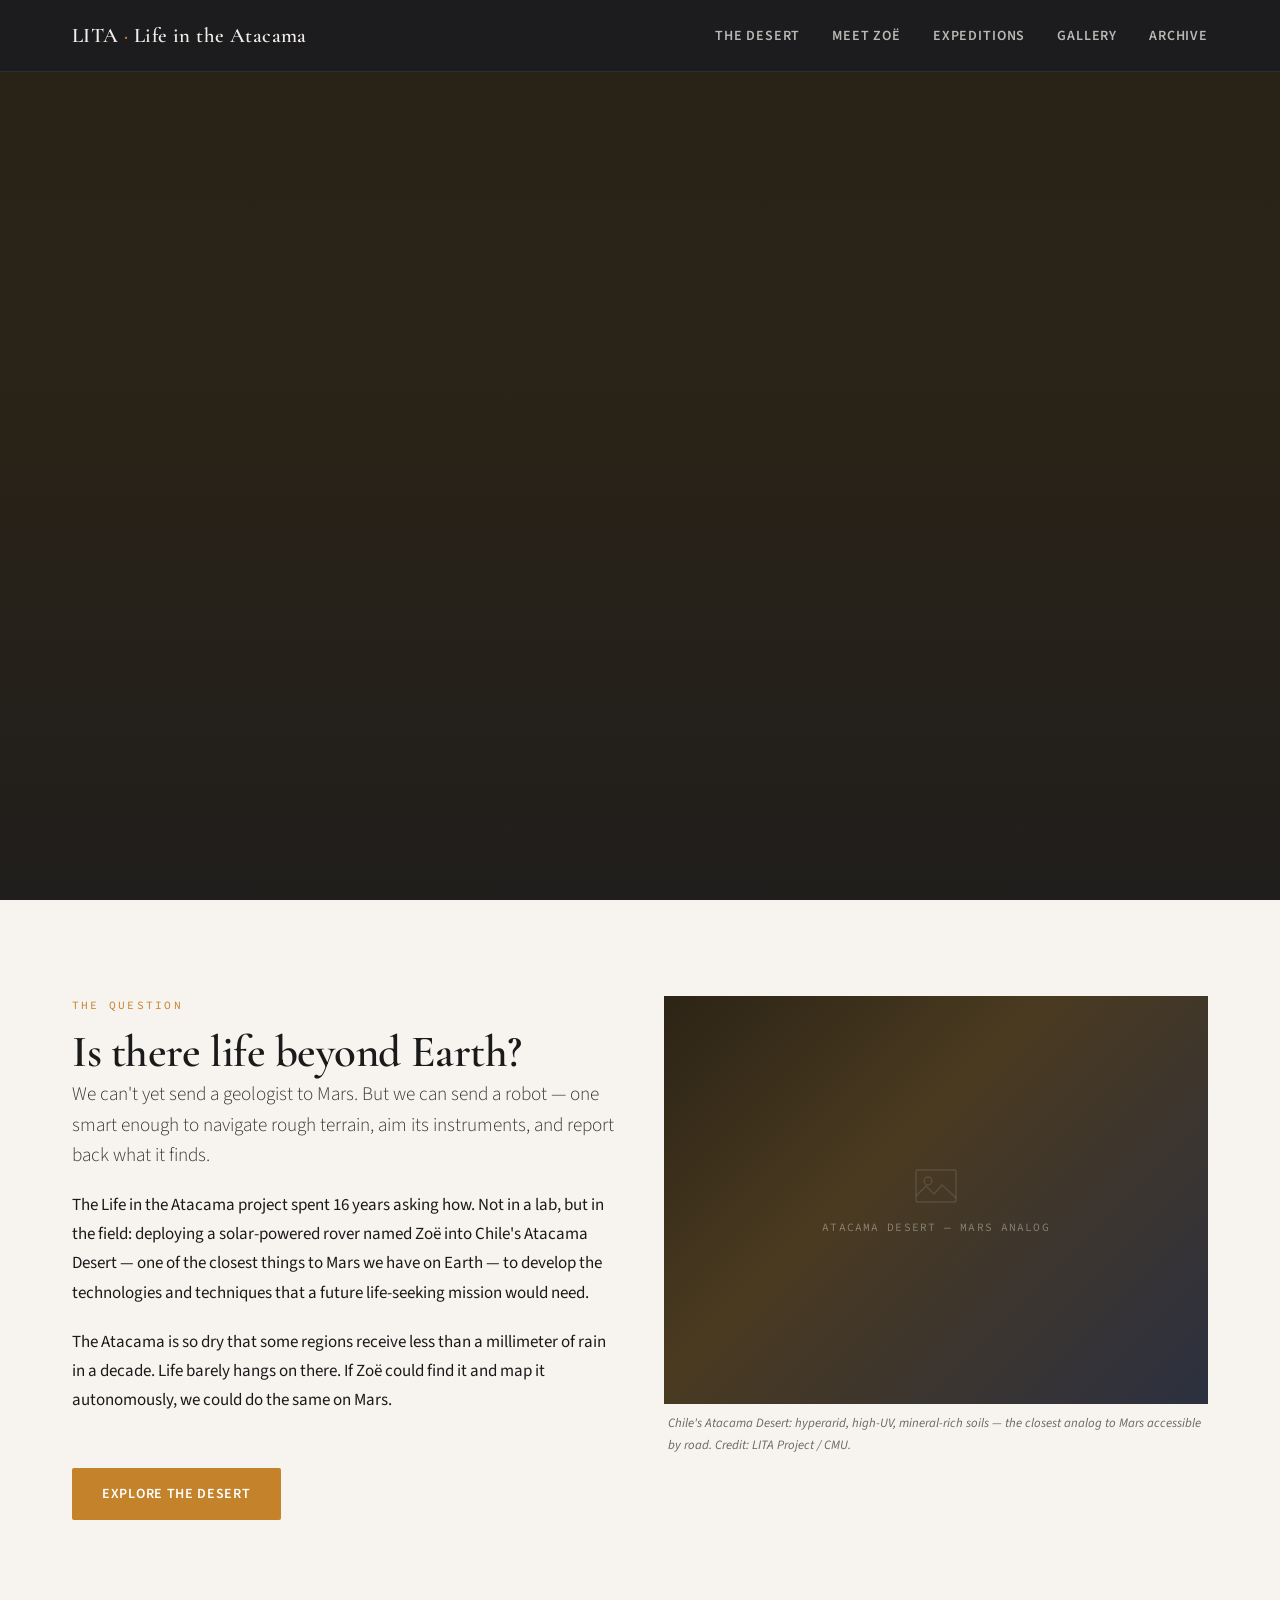
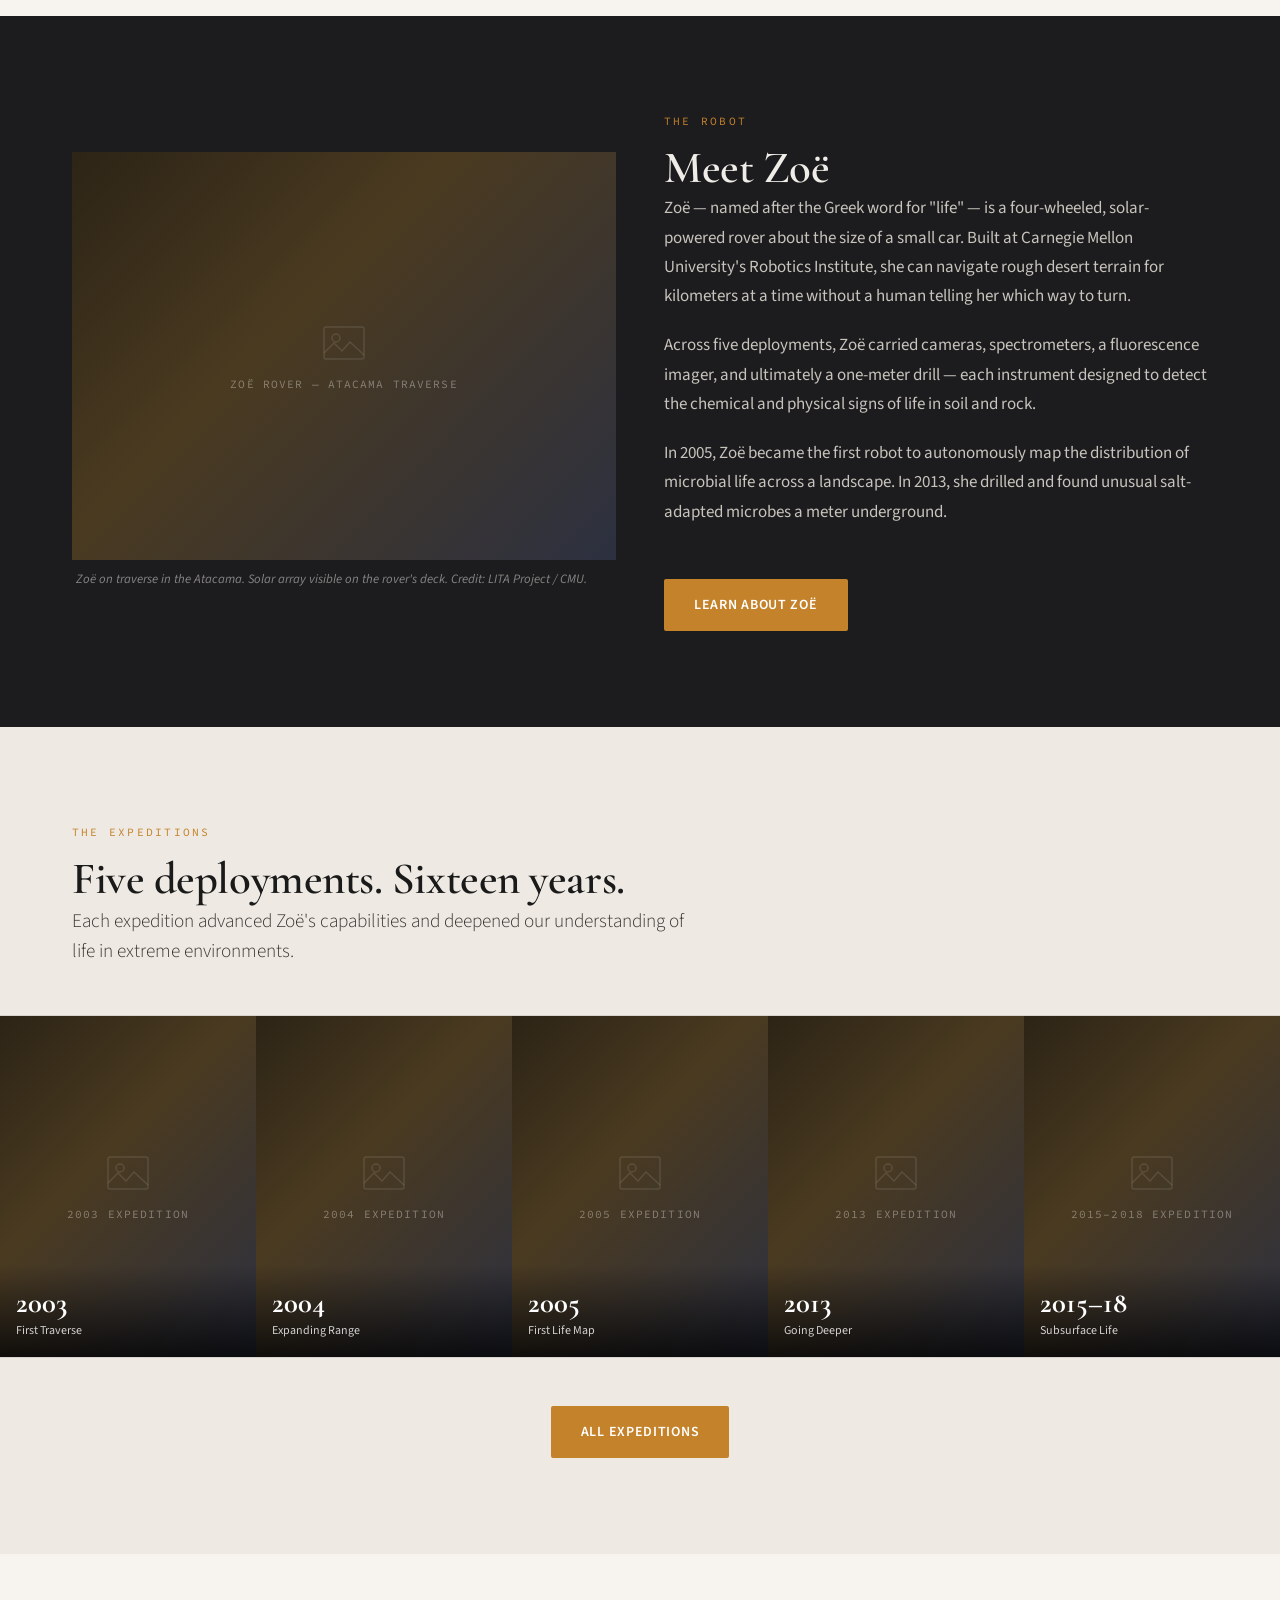
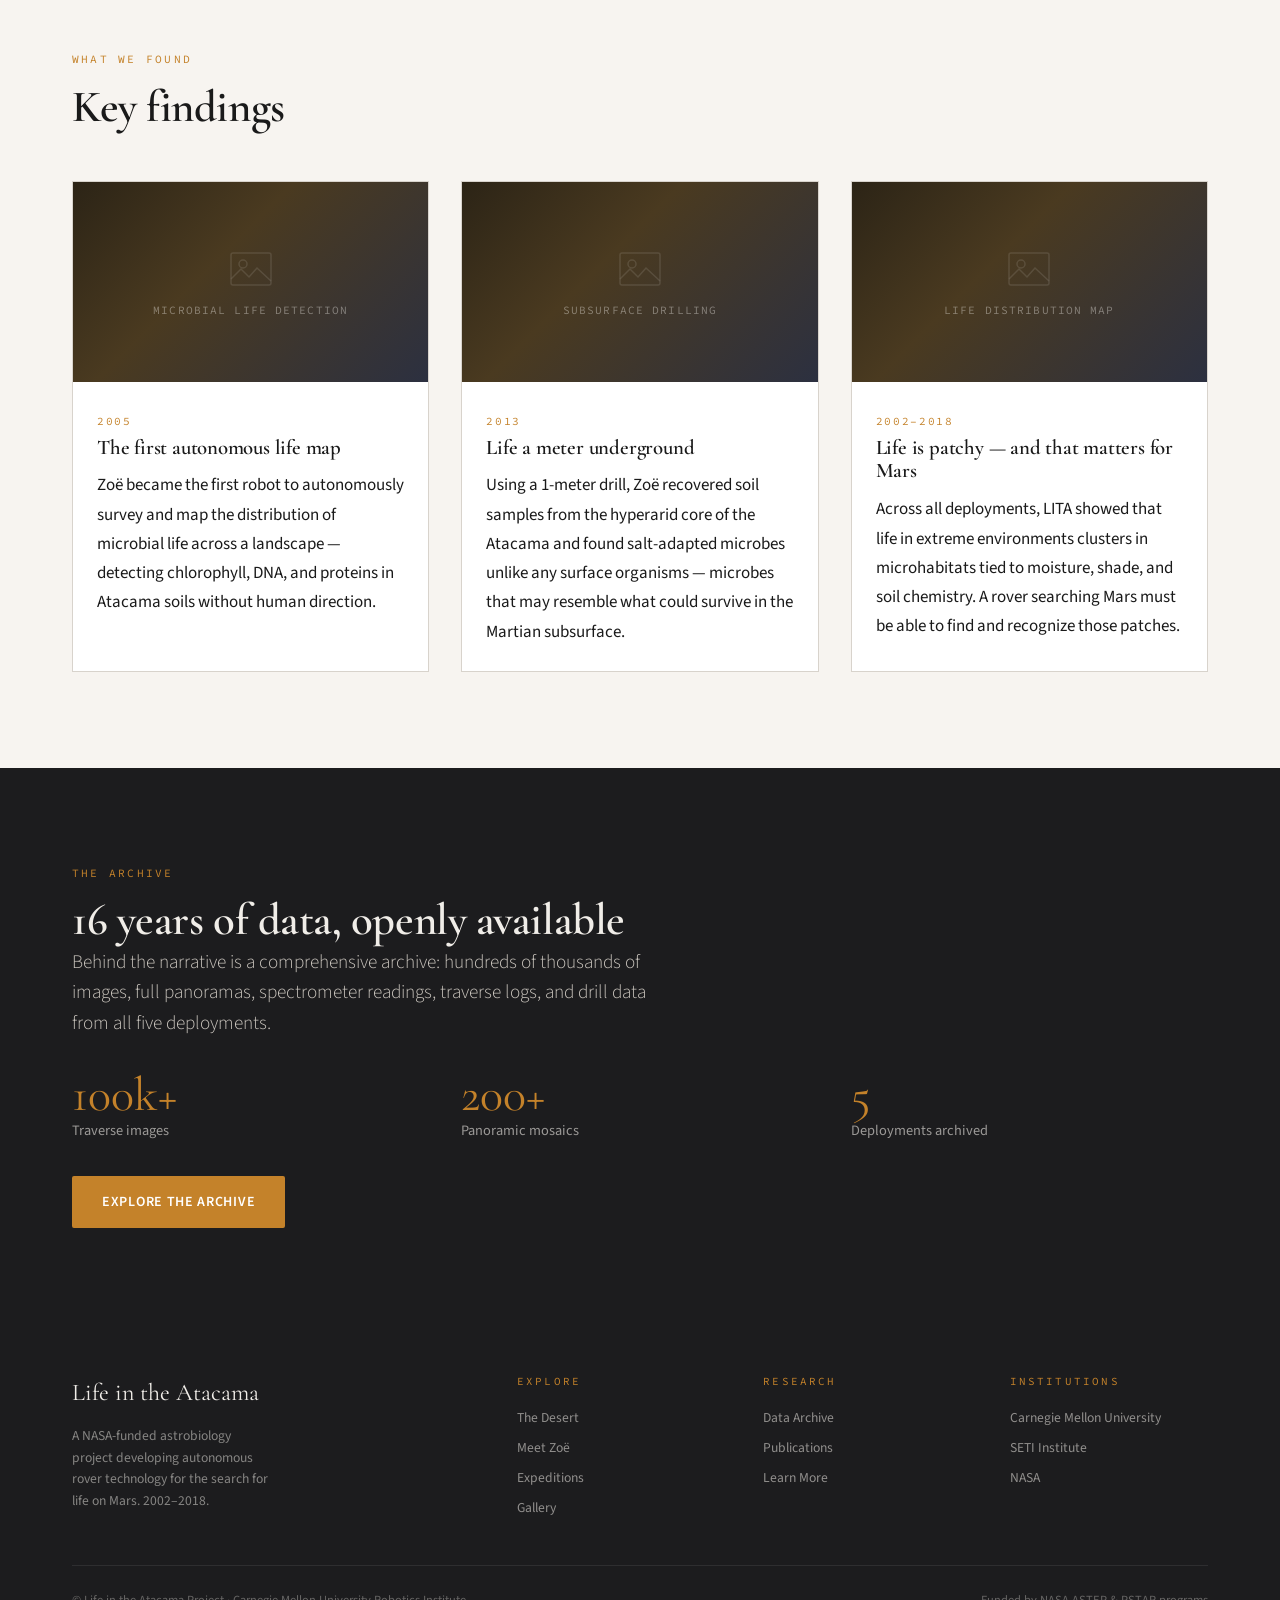
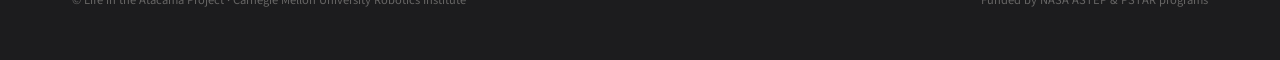
==== index.html @ c959ea62 "Initial commit of website prototype Contains only placeholders and organization, no real content yet" ====
<!DOCTYPE html>
<html lang="en">
<head>
  <meta charset="UTF-8">
  <meta name="viewport" content="width=device-width, initial-scale=1.0">
  <title>Life in the Atacama — NASA Robotic Astrobiology</title>
  <meta name="description" content="Life in the Atacama: A NASA-funded research project using the autonomous rover Zoë to search for microbial life in Chile's Atacama Desert — a prototype for future Mars exploration.">
  <link rel="stylesheet" href="assets/css/style.css">
</head>
<body>

<!-- ── Navigation ── -->
<nav class="site-nav">
  <div class="container">
    <a href="index.html" class="nav-logo">LITA <span>·</span> Life in the Atacama</a>
    <ul class="nav-links">
      <li><a href="pages/atacama/index.html">The Desert</a></li>
      <li><a href="pages/zoe/index.html">Meet Zoë</a></li>
      <li><a href="pages/expeditions/index.html">Expeditions</a></li>
      <li><a href="pages/gallery/index.html">Gallery</a></li>
      <li><a href="pages/archive/index.html">Archive</a></li>
    </ul>
  </div>
</nav>

<!-- ── Hero ── -->
<section class="hero">
  <div class="hero-bg" style="background-image: url('https://frc.ri.cmu.edu/atacama/images/FRCLITAhead-nodate.jpg');">
    <!-- Fallback gradient renders if image is unavailable -->
  </div>
  <div class="container hero-content">
    <span class="hero-eyebrow fade-up-1">NASA · Carnegie Mellon University · SETI Institute · 2002–2018</span>
    <h1 class="fade-up-2">Teaching a robot<br>to search for life</h1>
    <p class="hero-sub fade-up-3">
      In one of the harshest places on Earth, we sent an autonomous rover into the 
      Atacama Desert — the world's driest — to find microscopic life and prove that 
      robots could do the same on Mars.
    </p>
    <div class="fade-up-3">
      <a href="pages/expeditions/index.html" class="btn btn-primary">See the Expeditions</a>
      <a href="pages/zoe/index.html" class="btn btn-outline">Meet Zoë</a>
    </div>
  </div>
</section>

<!-- ── The Question ── -->
<section class="section">
  <div class="container">
    <div class="grid-2">
      <div class="observe">
        <span class="section-label">The Question</span>
        <h2>Is there life beyond Earth?</h2>
        <p class="lead">
          We can't yet send a geologist to Mars. But we can send a robot — one 
          smart enough to navigate rough terrain, aim its instruments, and report 
          back what it finds.
        </p>
        <p>
          The Life in the Atacama project spent 16 years asking how. Not in a 
          lab, but in the field: deploying a solar-powered rover named Zoë into 
          Chile's Atacama Desert — one of the closest things to Mars we have on 
          Earth — to develop the technologies and techniques that a future 
          life-seeking mission would need.
        </p>
        <p>
          The Atacama is so dry that some regions receive less than a millimeter 
          of rain in a decade. Life barely hangs on there. If Zoë could find it 
          and map it autonomously, we could do the same on Mars.
        </p>
        <a href="pages/atacama/index.html" class="btn btn-primary mt-2">Explore the Desert</a>
      </div>
      <div class="observe">
        <figure class="inline-img" style="margin-top:0;">
          <div class="img-placeholder" data-label="Atacama Desert — Mars Analog" style="aspect-ratio:4/3;"></div>
          <figcaption>Chile's Atacama Desert: hyperarid, high-UV, mineral-rich soils — 
          the closest analog to Mars accessible by road. Credit: LITA Project / CMU.</figcaption>
        </figure>
      </div>
    </div>
  </div>
</section>

<!-- ── Meet Zoë ── -->
<section class="section section--dark">
  <div class="container">
    <div class="grid-2" style="align-items:center;">
      <div class="observe">
        <figure class="inline-img" style="margin:0;">
          <div class="img-placeholder" data-label="Zoë Rover — Atacama Traverse" style="aspect-ratio:4/3;"></div>
          <figcaption style="color:rgba(240,237,232,0.5);">Zoë on traverse in the Atacama. Solar array visible on the rover's deck. Credit: LITA Project / CMU.</figcaption>
        </figure>
      </div>
      <div class="observe">
        <span class="section-label">The Robot</span>
        <h2>Meet Zoë</h2>
        <p>
          Zoë — named after the Greek word for "life" — is a four-wheeled, 
          solar-powered rover about the size of a small car. Built at Carnegie 
          Mellon University's Robotics Institute, she can navigate rough desert 
          terrain for kilometers at a time without a human telling her which way 
          to turn.
        </p>
        <p>
          Across five deployments, Zoë carried cameras, spectrometers, a 
          fluorescence imager, and ultimately a one-meter drill — each instrument 
          designed to detect the chemical and physical signs of life in soil and rock.
        </p>
        <p>
          In 2005, Zoë became the first robot to autonomously map the distribution 
          of microbial life across a landscape. In 2013, she drilled and found 
          unusual salt-adapted microbes a meter underground.
        </p>
        <a href="pages/zoe/index.html" class="btn btn-primary mt-2">Learn about Zoë</a>
      </div>
    </div>
  </div>
</section>

<!-- ── Five Expeditions ── -->
<section class="section section--salt">
  <div class="container mb-3 observe">
    <span class="section-label">The Expeditions</span>
    <h2>Five deployments. Sixteen years.</h2>
    <p class="lead">Each expedition advanced Zoë's capabilities and deepened our understanding 
    of life in extreme environments.</p>
  </div>

  <div class="expedition-strip observe">
    <a href="pages/expeditions/2003.html" class="exp-thumb" style="text-decoration:none;">
      <div class="img-placeholder" data-label="2003 Expedition" style="width:100%;height:100%;"></div>
      <div class="exp-thumb-label">
        <span class="exp-year">2003</span>
        <span class="exp-title">First Traverse</span>
      </div>
    </a>
    <a href="pages/expeditions/2004.html" class="exp-thumb" style="text-decoration:none;">
      <div class="img-placeholder" data-label="2004 Expedition" style="width:100%;height:100%;"></div>
      <div class="exp-thumb-label">
        <span class="exp-year">2004</span>
        <span class="exp-title">Expanding Range</span>
      </div>
    </a>
    <a href="pages/expeditions/2005.html" class="exp-thumb" style="text-decoration:none;">
      <div class="img-placeholder" data-label="2005 Expedition" style="width:100%;height:100%;"></div>
      <div class="exp-thumb-label">
        <span class="exp-year">2005</span>
        <span class="exp-title">First Life Map</span>
      </div>
    </a>
    <a href="pages/expeditions/2013.html" class="exp-thumb" style="text-decoration:none;">
      <div class="img-placeholder" data-label="2013 Expedition" style="width:100%;height:100%;"></div>
      <div class="exp-thumb-label">
        <span class="exp-year">2013</span>
        <span class="exp-title">Going Deeper</span>
      </div>
    </a>
    <a href="pages/expeditions/2015-2018.html" class="exp-thumb" style="text-decoration:none;">
      <div class="img-placeholder" data-label="2015–2018 Expedition" style="width:100%;height:100%;"></div>
      <div class="exp-thumb-label">
        <span class="exp-year">2015–18</span>
        <span class="exp-title">Subsurface Life</span>
      </div>
    </a>
  </div>

  <div class="container mt-3 text-center observe">
    <a href="pages/expeditions/index.html" class="btn btn-primary">All Expeditions</a>
  </div>
</section>

<!-- ── Key Findings ── -->
<section class="section">
  <div class="container">
    <div class="observe mb-3">
      <span class="section-label">What We Found</span>
      <h2>Key findings</h2>
    </div>
    <div class="grid-3 observe">

      <div class="card">
        <div class="card-img img-placeholder" data-label="Microbial Life Detection" style="height:200px;"></div>
        <div class="card-body">
          <span class="card-eyebrow">2005</span>
          <h3>The first autonomous life map</h3>
          <p>Zoë became the first robot to autonomously survey and map the distribution 
          of microbial life across a landscape — detecting chlorophyll, DNA, and proteins 
          in Atacama soils without human direction.</p>
        </div>
      </div>

      <div class="card">
        <div class="card-img img-placeholder" data-label="Subsurface Drilling" style="height:200px;"></div>
        <div class="card-body">
          <span class="card-eyebrow">2013</span>
          <h3>Life a meter underground</h3>
          <p>Using a 1-meter drill, Zoë recovered soil samples from the hyperarid core 
          of the Atacama and found salt-adapted microbes unlike any surface organisms — 
          microbes that may resemble what could survive in the Martian subsurface.</p>
        </div>
      </div>

      <div class="card">
        <div class="card-img img-placeholder" data-label="Life Distribution Map" style="height:200px;"></div>
        <div class="card-body">
          <span class="card-eyebrow">2002–2018</span>
          <h3>Life is patchy — and that matters for Mars</h3>
          <p>Across all deployments, LITA showed that life in extreme environments 
          clusters in microhabitats tied to moisture, shade, and soil chemistry. 
          A rover searching Mars must be able to find and recognize those patches.</p>
        </div>
      </div>

    </div>
  </div>
</section>

<!-- ── Archive Teaser ── -->
<section class="section section--dark">
  <div class="container observe">
    <span class="section-label">The Archive</span>
    <h2>16 years of data, openly available</h2>
    <p class="lead" style="margin-bottom:2rem;">
      Behind the narrative is a comprehensive archive: hundreds of thousands of images, 
      full panoramas, spectrometer readings, traverse logs, and drill data from all 
      five deployments.
    </p>
    <div class="grid-3" style="margin-bottom:2rem;">
      <div>
        <div style="font-family:var(--font-display);font-size:3rem;color:var(--accent-ochre);line-height:1;">100k+</div>
        <div style="color:rgba(240,237,232,0.6);font-size:0.9rem;">Traverse images</div>
      </div>
      <div>
        <div style="font-family:var(--font-display);font-size:3rem;color:var(--accent-ochre);line-height:1;">200+</div>
        <div style="color:rgba(240,237,232,0.6);font-size:0.9rem;">Panoramic mosaics</div>
      </div>
      <div>
        <div style="font-family:var(--font-display);font-size:3rem;color:var(--accent-ochre);line-height:1;">5</div>
        <div style="color:rgba(240,237,232,0.6);font-size:0.9rem;">Deployments archived</div>
      </div>
    </div>
    <a href="pages/archive/index.html" class="btn btn-primary">Explore the Archive</a>
  </div>
</section>

<!-- ── Footer ── -->
<footer class="site-footer">
  <div class="container">
    <div class="footer-grid">
      <div>
        <div class="footer-brand">Life in the Atacama</div>
        <p class="footer-desc">
          A NASA-funded astrobiology project developing autonomous rover 
          technology for the search for life on Mars. 2002–2018.
        </p>
      </div>
      <div>
        <div class="footer-heading">Explore</div>
        <ul class="footer-links">
          <li><a href="pages/atacama/index.html">The Desert</a></li>
          <li><a href="pages/zoe/index.html">Meet Zoë</a></li>
          <li><a href="pages/expeditions/index.html">Expeditions</a></li>
          <li><a href="pages/gallery/index.html">Gallery</a></li>
        </ul>
      </div>
      <div>
        <div class="footer-heading">Research</div>
        <ul class="footer-links">
          <li><a href="pages/archive/index.html">Data Archive</a></li>
          <li><a href="#">Publications</a></li>
          <li><a href="#">Learn More</a></li>
        </ul>
      </div>
      <div>
        <div class="footer-heading">Institutions</div>
        <ul class="footer-links">
          <li><a href="https://www.cmu.edu" target="_blank">Carnegie Mellon University</a></li>
          <li><a href="https://www.seti.org" target="_blank">SETI Institute</a></li>
          <li><a href="https://www.nasa.gov" target="_blank">NASA</a></li>
        </ul>
      </div>
    </div>
    <div class="footer-bottom">
      <span>© Life in the Atacama Project · Carnegie Mellon University Robotics Institute</span>
      <span>Funded by NASA ASTEP &amp; PSTAR programs</span>
    </div>
  </div>
</footer>

<script src="assets/js/shared.js"></script>
</body>
</html>
---- assets/css/style.css ----
/* ============================================================
   LIFE IN THE ATACAMA — Main Stylesheet
   Palette: Atacama ochre, deep charcoal, salt white, solar blue
   ============================================================ */

@import url('https://fonts.googleapis.com/css2?family=Cormorant+Garamond:ital,wght@0,400;0,600;0,700;1,400&family=Source+Sans+3:wght@300;400;600&family=Source+Code+Pro:wght@400;600&display=swap');

/* ── Custom Properties ────────────────────────────────────── */
:root {
  --bg-primary:      #F7F4F0;
  --bg-dark:         #1C1C1E;
  --bg-dark-alt:     #252527;
  --text-primary:    #1A1A1A;
  --text-light:      #F0EDE8;
  --text-muted:      #6B6660;
  --accent-ochre:    #C4822A;
  --accent-blue:     #2A5FA5;
  --accent-green:    #3A7D44;
  --accent-salt:     #EEEAE3;
  --border:          #D8D3CC;

  --font-display:    'Cormorant Garamond', Georgia, serif;
  --font-body:       'Source Sans 3', sans-serif;
  --font-mono:       'Source Code Pro', monospace;

  --max-width:       1200px;
  --section-gap:     6rem;
  --nav-height:      72px;
}

/* ── Reset & Base ─────────────────────────────────────────── */
*, *::before, *::after { box-sizing: border-box; margin: 0; padding: 0; }

html { scroll-behavior: smooth; }

body {
  font-family: var(--font-body);
  font-size: 1.0625rem;
  line-height: 1.72;
  color: var(--text-primary);
  background: var(--bg-primary);
  -webkit-font-smoothing: antialiased;
}

img { max-width: 100%; height: auto; display: block; }
a { color: var(--accent-blue); text-decoration: none; }
a:hover { text-decoration: underline; }

/* ── Typography ───────────────────────────────────────────── */
h1, h2, h3, h4 {
  font-family: var(--font-display);
  font-weight: 600;
  line-height: 1.15;
  letter-spacing: -0.01em;
}

h1 { font-size: clamp(2.4rem, 5vw, 4rem); }
h2 { font-size: clamp(1.8rem, 3.5vw, 2.8rem); }
h3 { font-size: clamp(1.3rem, 2.5vw, 1.9rem); }
h4 { font-size: 1.2rem; }

p { margin-bottom: 1.25rem; max-width: 68ch; }
p:last-child { margin-bottom: 0; }

.lead {
  font-size: 1.2rem;
  font-weight: 300;
  line-height: 1.6;
  color: #3A3633;
}

blockquote {
  border-left: 3px solid var(--accent-ochre);
  padding: 0.5rem 0 0.5rem 1.5rem;
  margin: 2rem 0;
  font-family: var(--font-display);
  font-size: 1.25rem;
  font-style: italic;
  color: #3A3633;
}

/* ── Layout Utilities ─────────────────────────────────────── */
.container {
  max-width: var(--max-width);
  margin: 0 auto;
  padding: 0 2rem;
}

.section {
  padding: var(--section-gap) 0;
}

.section--dark {
  background: var(--bg-dark);
  color: var(--text-light);
}

.section--dark p { color: #C8C3BC; }
.section--dark h2, .section--dark h3 { color: var(--text-light); }

.section--salt {
  background: var(--accent-salt);
}

.grid-2 {
  display: grid;
  grid-template-columns: 1fr 1fr;
  gap: 3rem;
  align-items: start;
}

.grid-3 {
  display: grid;
  grid-template-columns: repeat(3, 1fr);
  gap: 2rem;
}

@media (max-width: 768px) {
  .grid-2, .grid-3 { grid-template-columns: 1fr; }
  .container { padding: 0 1.25rem; }
}

/* ── Navigation ───────────────────────────────────────────── */
.site-nav {
  position: fixed;
  top: 0;
  left: 0;
  right: 0;
  z-index: 100;
  height: var(--nav-height);
  background: rgba(28, 28, 30, 0.95);
  backdrop-filter: blur(10px);
  border-bottom: 1px solid rgba(255,255,255,0.08);
  display: flex;
  align-items: center;
}

.site-nav .container {
  display: flex;
  align-items: center;
  justify-content: space-between;
  width: 100%;
}

.nav-logo {
  font-family: var(--font-display);
  font-size: 1.3rem;
  font-weight: 600;
  color: var(--text-light);
  letter-spacing: 0.02em;
}

.nav-logo span {
  color: var(--accent-ochre);
}

.nav-links {
  display: flex;
  gap: 2rem;
  list-style: none;
}

.nav-links a {
  color: rgba(240,237,232,0.75);
  font-size: 0.875rem;
  font-weight: 600;
  letter-spacing: 0.06em;
  text-transform: uppercase;
  transition: color 0.2s;
}

.nav-links a:hover {
  color: var(--accent-ochre);
  text-decoration: none;
}

.nav-links a.active {
  color: var(--accent-ochre);
}

@media (max-width: 768px) {
  .nav-links { display: none; }
}

/* ── Hero ─────────────────────────────────────────────────── */
.hero {
  position: relative;
  height: 100vh;
  min-height: 600px;
  display: flex;
  align-items: flex-end;
  padding-bottom: 5rem;
  overflow: hidden;
}

.hero-bg {
  position: absolute;
  inset: 0;
  background-size: cover;
  background-position: center;
  background-color: #2C2416;
}

.hero-bg::after {
  content: '';
  position: absolute;
  inset: 0;
  background: linear-gradient(
    to bottom,
    rgba(28,28,30,0.2) 0%,
    rgba(28,28,30,0.1) 40%,
    rgba(28,28,30,0.75) 100%
  );
}

.hero-content {
  position: relative;
  z-index: 1;
  color: var(--text-light);
}

.hero-eyebrow {
  font-family: var(--font-mono);
  font-size: 0.75rem;
  letter-spacing: 0.2em;
  text-transform: uppercase;
  color: var(--accent-ochre);
  margin-bottom: 1rem;
  display: block;
}

.hero h1 {
  font-size: clamp(3rem, 7vw, 5.5rem);
  font-weight: 700;
  line-height: 1.05;
  margin-bottom: 1.25rem;
  text-shadow: 0 2px 20px rgba(0,0,0,0.4);
}

.hero-sub {
  font-size: clamp(1rem, 2vw, 1.3rem);
  font-weight: 300;
  color: rgba(240,237,232,0.85);
  max-width: 54ch;
  margin-bottom: 2.5rem;
}

/* ── Buttons ──────────────────────────────────────────────── */
.btn {
  display: inline-block;
  padding: 0.75rem 1.75rem;
  border-radius: 2px;
  font-family: var(--font-body);
  font-weight: 600;
  font-size: 0.875rem;
  letter-spacing: 0.05em;
  text-transform: uppercase;
  cursor: pointer;
  transition: all 0.2s;
  text-decoration: none;
}

.btn-primary {
  background: var(--accent-ochre);
  color: #fff;
  border: 2px solid var(--accent-ochre);
}
.btn-primary:hover {
  background: #B0731F;
  border-color: #B0731F;
  text-decoration: none;
  color: #fff;
}

.btn-outline {
  background: transparent;
  color: var(--text-light);
  border: 2px solid rgba(240,237,232,0.5);
  margin-left: 1rem;
}
.btn-outline:hover {
  border-color: var(--text-light);
  text-decoration: none;
  color: var(--text-light);
}

/* ── Section Labels ───────────────────────────────────────── */
.section-label {
  font-family: var(--font-mono);
  font-size: 0.7rem;
  letter-spacing: 0.2em;
  text-transform: uppercase;
  color: var(--accent-ochre);
  margin-bottom: 0.75rem;
  display: block;
}

/* ── Cards ────────────────────────────────────────────────── */
.card {
  background: #fff;
  border: 1px solid var(--border);
  overflow: hidden;
  transition: transform 0.2s, box-shadow 0.2s;
}

.card:hover {
  transform: translateY(-3px);
  box-shadow: 0 12px 32px rgba(0,0,0,0.1);
}

.card-img {
  width: 100%;
  aspect-ratio: 16/9;
  object-fit: cover;
  background: #2C2416;
}

.card-body {
  padding: 1.5rem;
}

.card-eyebrow {
  font-family: var(--font-mono);
  font-size: 0.7rem;
  letter-spacing: 0.15em;
  text-transform: uppercase;
  color: var(--accent-ochre);
  margin-bottom: 0.5rem;
}

.card h3 {
  font-size: 1.3rem;
  margin-bottom: 0.75rem;
}

/* ── Expedition Timeline Strip ───────────────────────────── */
.expedition-strip {
  display: grid;
  grid-template-columns: repeat(5, 1fr);
  gap: 0;
  border-top: 1px solid var(--border);
  border-bottom: 1px solid var(--border);
}

.exp-thumb {
  position: relative;
  aspect-ratio: 3/4;
  overflow: hidden;
  cursor: pointer;
  background: #2C2416;
}

.exp-thumb img {
  width: 100%;
  height: 100%;
  object-fit: cover;
  transition: transform 0.4s ease;
  filter: brightness(0.65) saturate(0.7);
}

.exp-thumb:hover img {
  transform: scale(1.05);
  filter: brightness(0.85) saturate(1);
}

.exp-thumb-label {
  position: absolute;
  bottom: 0;
  left: 0;
  right: 0;
  padding: 1.5rem 1rem 1rem;
  background: linear-gradient(to top, rgba(0,0,0,0.75), transparent);
  color: #fff;
}

.exp-year {
  font-family: var(--font-display);
  font-size: 1.8rem;
  font-weight: 700;
  display: block;
  line-height: 1;
}

.exp-title {
  font-size: 0.75rem;
  opacity: 0.8;
  display: block;
  margin-top: 0.2rem;
}

@media (max-width: 768px) {
  .expedition-strip { grid-template-columns: 1fr 1fr; }
}

/* ── Go Deeper Panel ─────────────────────────────────────── */
.go-deeper {
  background: #1E3A25;
  border-left: 4px solid var(--accent-green);
  padding: 1.75rem 2rem;
  margin: 3rem 0;
  color: var(--text-light);
}

.go-deeper-label {
  font-family: var(--font-mono);
  font-size: 0.68rem;
  letter-spacing: 0.2em;
  text-transform: uppercase;
  color: var(--accent-green);
  margin-bottom: 0.75rem;
  display: flex;
  align-items: center;
  gap: 0.5rem;
}

.go-deeper h4 {
  font-size: 1.1rem;
  color: #fff;
  margin-bottom: 0.75rem;
}

.go-deeper ul {
  list-style: none;
  margin-bottom: 1.25rem;
}

.go-deeper ul li {
  padding: 0.2rem 0;
  color: #A8C8B0;
  font-size: 0.9rem;
}

.go-deeper ul li::before {
  content: '→ ';
  color: var(--accent-green);
}

.go-deeper .btn-archive {
  display: inline-block;
  padding: 0.6rem 1.25rem;
  background: var(--accent-green);
  color: #fff;
  font-weight: 600;
  font-size: 0.8rem;
  letter-spacing: 0.05em;
  text-transform: uppercase;
  transition: background 0.2s;
  text-decoration: none;
}

.go-deeper .btn-archive:hover {
  background: #2E6337;
  text-decoration: none;
}

/* ── At a Glance Table ───────────────────────────────────── */
.glance-table {
  width: 100%;
  border-collapse: collapse;
  font-size: 0.9rem;
  margin-bottom: 2rem;
}

.glance-table td {
  padding: 0.6rem 0.75rem;
  border-bottom: 1px solid var(--border);
  vertical-align: top;
}

.glance-table td:first-child {
  font-family: var(--font-mono);
  font-size: 0.75rem;
  letter-spacing: 0.08em;
  text-transform: uppercase;
  color: var(--text-muted);
  white-space: nowrap;
  width: 140px;
}

/* ── Page Hero (non-home) ─────────────────────────────────── */
.page-hero {
  margin-top: var(--nav-height);
  position: relative;
  height: 480px;
  display: flex;
  align-items: flex-end;
  padding-bottom: 3.5rem;
  overflow: hidden;
}

.page-hero-bg {
  position: absolute;
  inset: 0;
  background-size: cover;
  background-position: center;
  background-color: #2C2416;
}

.page-hero-bg::after {
  content: '';
  position: absolute;
  inset: 0;
  background: linear-gradient(to bottom, rgba(28,28,30,0.3), rgba(28,28,30,0.8));
}

.page-hero-content {
  position: relative;
  z-index: 1;
  color: var(--text-light);
}

.page-hero-content h1 {
  margin-bottom: 0.5rem;
}

.page-hero-content .lead {
  color: rgba(240,237,232,0.8);
  max-width: 56ch;
}

/* ── Inline Image ─────────────────────────────────────────── */
.inline-img {
  margin: 2.5rem 0;
}

.inline-img img {
  width: 100%;
  aspect-ratio: 16/9;
  object-fit: cover;
}

.inline-img figcaption {
  font-size: 0.8rem;
  font-style: italic;
  color: var(--text-muted);
  margin-top: 0.5rem;
  padding-left: 0.25rem;
}

/* ── Gallery Grid ─────────────────────────────────────────── */
.gallery-grid {
  display: grid;
  grid-template-columns: repeat(auto-fill, minmax(280px, 1fr));
  gap: 0.5rem;
}

.gallery-item {
  aspect-ratio: 4/3;
  overflow: hidden;
  background: #2C2416;
  cursor: pointer;
}

.gallery-item img {
  width: 100%;
  height: 100%;
  object-fit: cover;
  transition: transform 0.3s, filter 0.3s;
  filter: brightness(0.9);
}

.gallery-item:hover img {
  transform: scale(1.04);
  filter: brightness(1);
}

/* ── Archive Table ───────────────────────────────────────── */
.archive-table {
  width: 100%;
  border-collapse: collapse;
  font-size: 0.875rem;
}

.archive-table th {
  background: var(--bg-dark);
  color: var(--text-light);
  padding: 0.75rem 1rem;
  text-align: left;
  font-family: var(--font-mono);
  font-size: 0.7rem;
  letter-spacing: 0.12em;
  text-transform: uppercase;
  font-weight: 400;
}

.archive-table td {
  padding: 0.7rem 1rem;
  border-bottom: 1px solid var(--border);
  vertical-align: middle;
}

.archive-table tr:hover td {
  background: var(--accent-salt);
}

.archive-table .tag {
  display: inline-block;
  padding: 0.15rem 0.5rem;
  background: rgba(42, 95, 165, 0.12);
  color: var(--accent-blue);
  font-family: var(--font-mono);
  font-size: 0.7rem;
  border-radius: 2px;
  margin-right: 0.3rem;
}

/* ── Placeholder image ───────────────────────────────────── */
.img-placeholder {
  background: linear-gradient(135deg, #2C2416 0%, #4A3A20 40%, #2C3040 100%);
  display: flex;
  flex-direction: column;
  align-items: center;
  justify-content: center;
  color: rgba(240,237,232,0.4);
  font-family: var(--font-mono);
  font-size: 0.7rem;
  letter-spacing: 0.1em;
  text-transform: uppercase;
  gap: 0.5rem;
}

.img-placeholder svg {
  opacity: 0.3;
}

/* ── Footer ───────────────────────────────────────────────── */
.site-footer {
  background: var(--bg-dark);
  color: rgba(240,237,232,0.6);
  padding: 3rem 0;
  font-size: 0.85rem;
}

.footer-grid {
  display: grid;
  grid-template-columns: 2fr 1fr 1fr 1fr;
  gap: 3rem;
  margin-bottom: 2.5rem;
}

@media (max-width: 768px) {
  .footer-grid { grid-template-columns: 1fr 1fr; }
}

.footer-brand {
  font-family: var(--font-display);
  font-size: 1.5rem;
  color: var(--text-light);
  margin-bottom: 0.75rem;
}

.footer-desc {
  color: rgba(240,237,232,0.5);
  font-size: 0.85rem;
  line-height: 1.6;
  max-width: 28ch;
}

.footer-heading {
  font-family: var(--font-mono);
  font-size: 0.68rem;
  letter-spacing: 0.2em;
  text-transform: uppercase;
  color: var(--accent-ochre);
  margin-bottom: 1rem;
}

.footer-links {
  list-style: none;
}

.footer-links li {
  margin-bottom: 0.4rem;
}

.footer-links a {
  color: rgba(240,237,232,0.55);
  transition: color 0.2s;
}

.footer-links a:hover {
  color: var(--text-light);
  text-decoration: none;
}

.footer-bottom {
  border-top: 1px solid rgba(255,255,255,0.08);
  padding-top: 1.5rem;
  display: flex;
  justify-content: space-between;
  align-items: center;
  font-size: 0.78rem;
  color: rgba(240,237,232,0.35);
}

/* ── Animations ───────────────────────────────────────────── */
@keyframes fadeUp {
  from { opacity: 0; transform: translateY(24px); }
  to   { opacity: 1; transform: translateY(0); }
}

.fade-up {
  animation: fadeUp 0.7s ease forwards;
}

.fade-up-1 { animation-delay: 0.1s; opacity: 0; }
.fade-up-2 { animation-delay: 0.25s; opacity: 0; }
.fade-up-3 { animation-delay: 0.4s; opacity: 0; }

/* ── Utility ──────────────────────────────────────────────── */
.text-center { text-align: center; }
.text-muted { color: var(--text-muted); }
.mb-1 { margin-bottom: 1rem; }
.mb-2 { margin-bottom: 2rem; }
.mb-3 { margin-bottom: 3rem; }
.mt-2 { margin-top: 2rem; }
.mt-3 { margin-top: 3rem; }
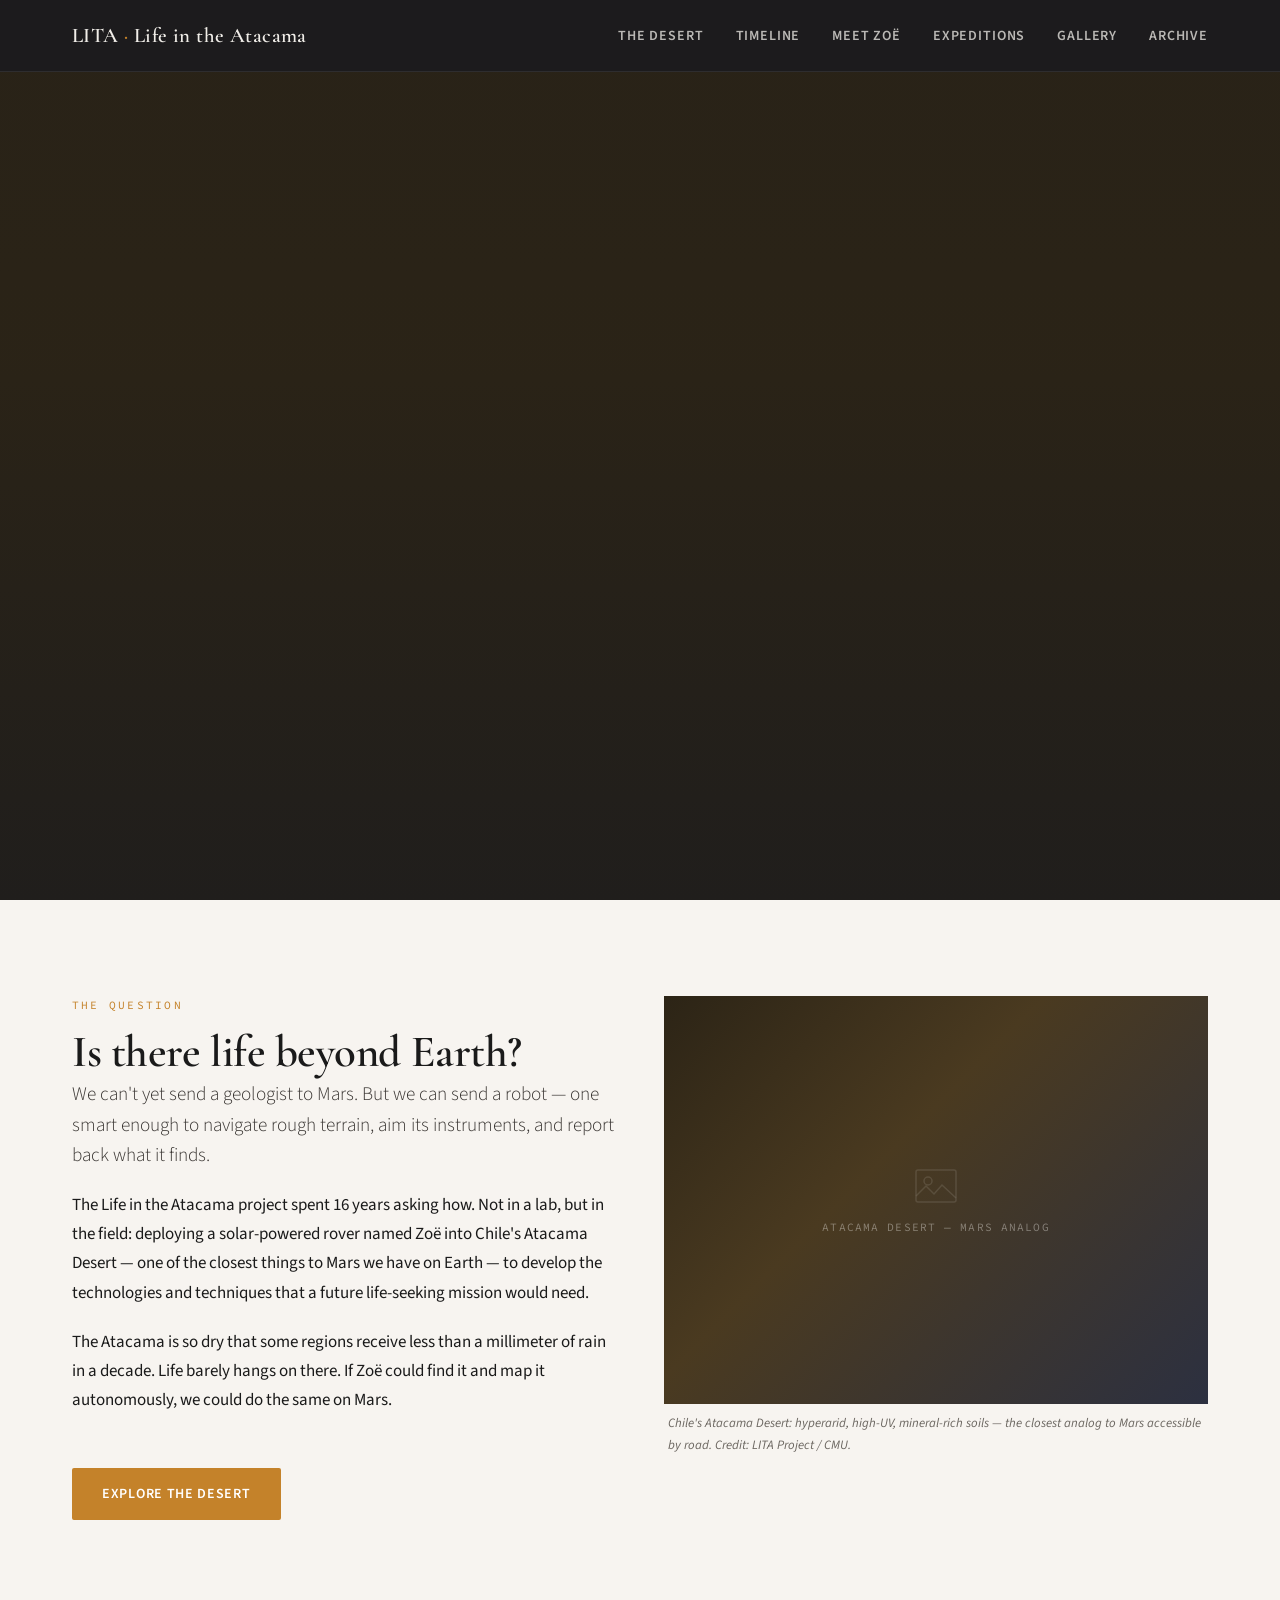
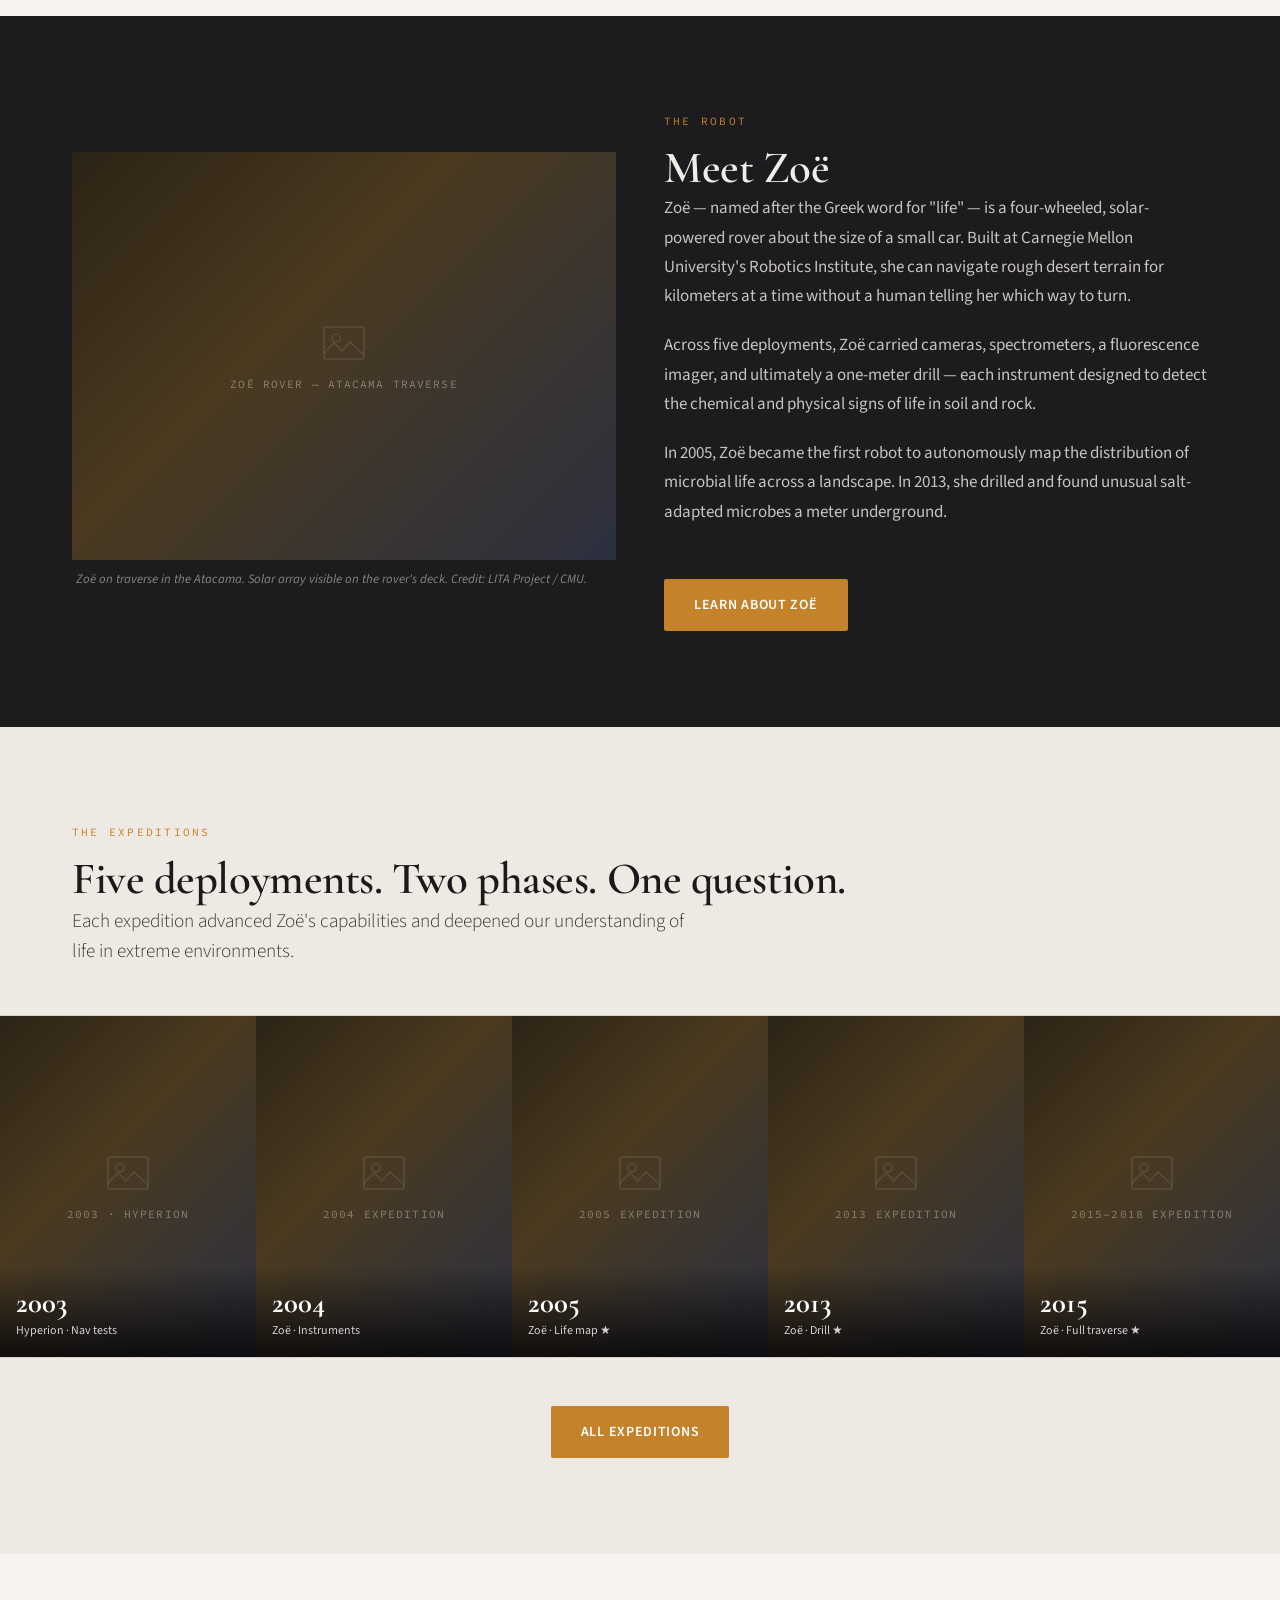
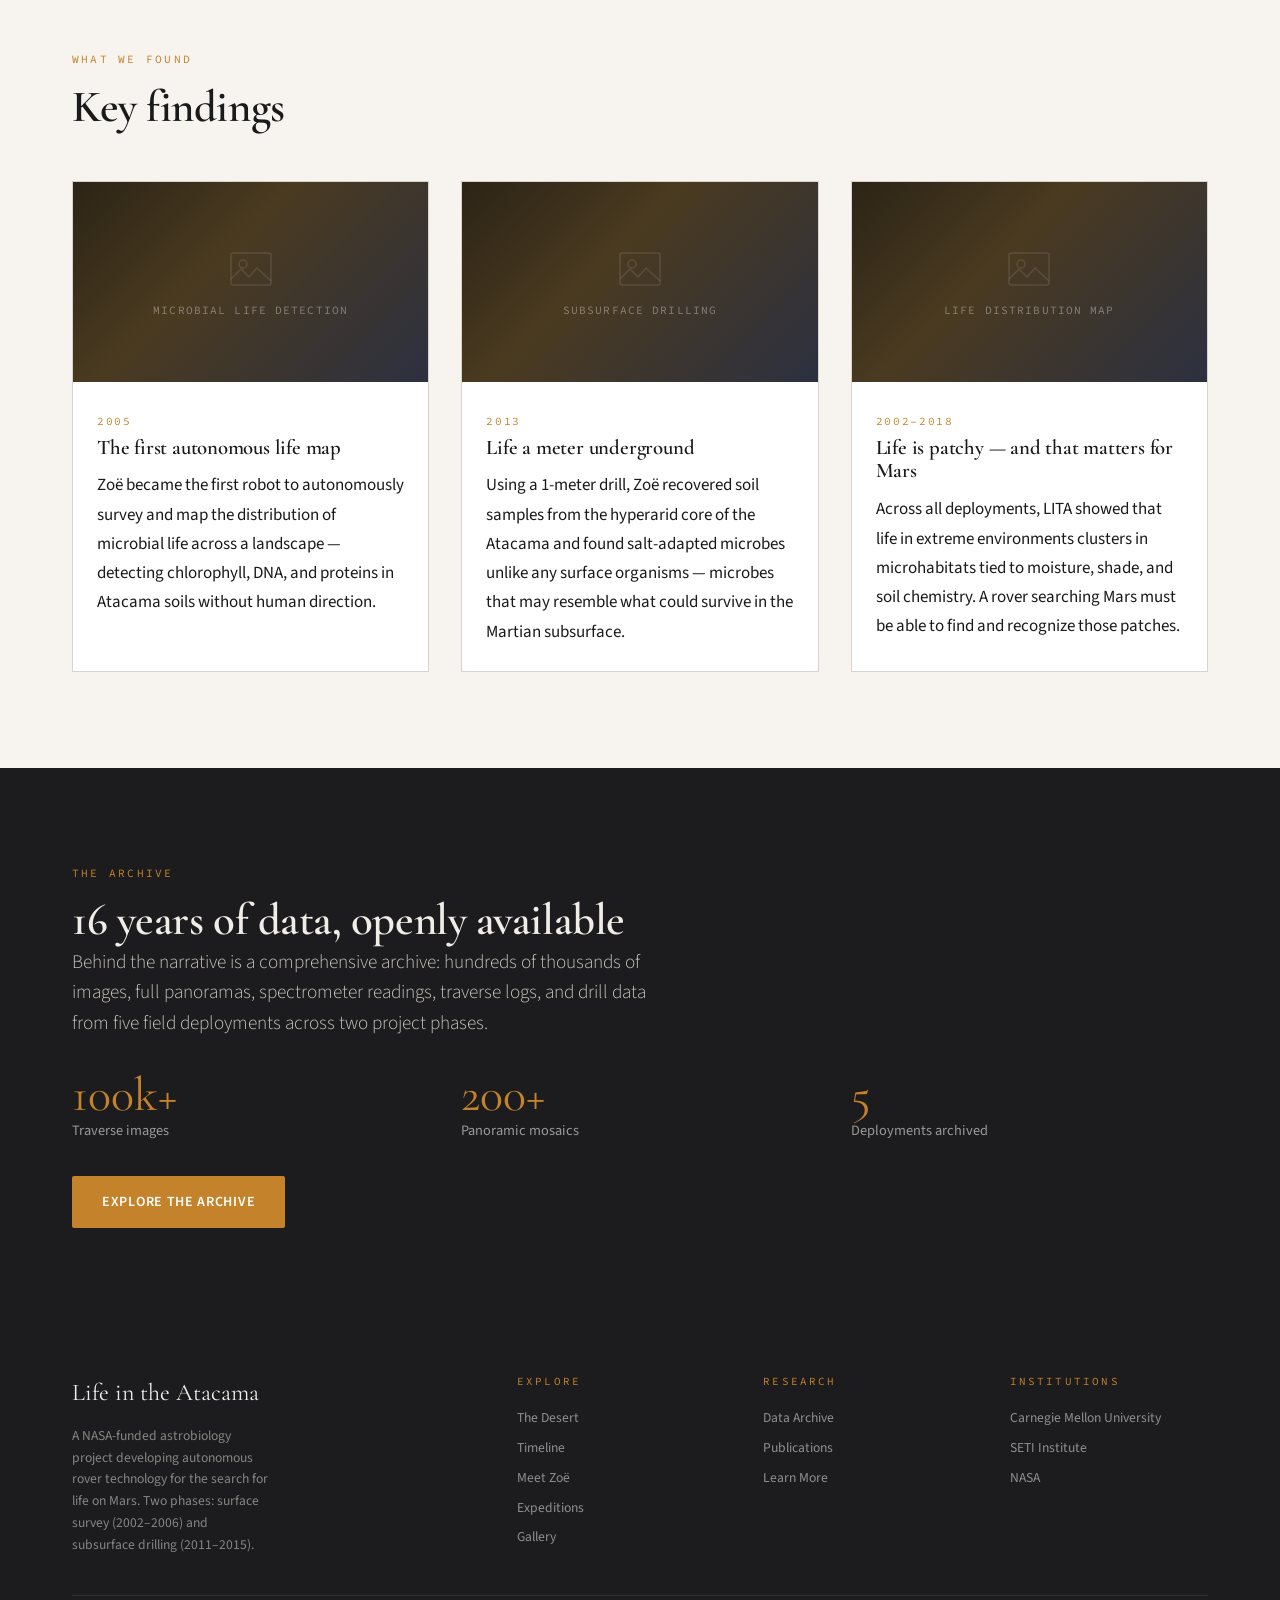
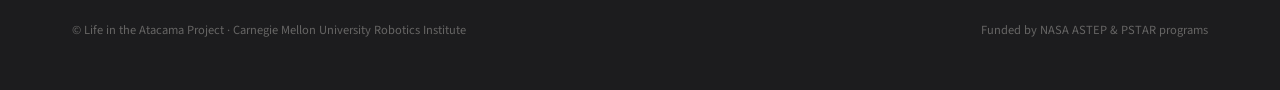
==== commit 568e71ea: "Updates Building a timeline" ====
--- a/index.html
+++ b/index.html
@@ -15,6 +15,7 @@
     <a href="index.html" class="nav-logo">LITA <span>·</span> Life in the Atacama</a>
     <ul class="nav-links">
       <li><a href="pages/atacama/index.html">The Desert</a></li>
+      <li><a href="pages/timeline.html">Timeline</a></li>
       <li><a href="pages/zoe/index.html">Meet Zoë</a></li>
       <li><a href="pages/expeditions/index.html">Expeditions</a></li>
       <li><a href="pages/gallery/index.html">Gallery</a></li>
@@ -29,11 +30,11 @@
     <!-- Fallback gradient renders if image is unavailable -->
   </div>
   <div class="container hero-content">
-    <span class="hero-eyebrow fade-up-1">NASA · Carnegie Mellon University · SETI Institute · 2002–2018</span>
+    <span class="hero-eyebrow fade-up-1">NASA · Carnegie Mellon University · SETI Institute</span>
     <h1 class="fade-up-2">Teaching a robot<br>to search for life</h1>
     <p class="hero-sub fade-up-3">
-      In one of the harshest places on Earth, we sent an autonomous rover into the 
-      Atacama Desert — the world's driest — to find microscopic life and prove that 
+      An autonomous rover named Zoë drove itself across Chile's Atacama Desert — 
+      the driest place on Earth — searching for microbial life and proving that 
       robots could do the same on Mars.
     </p>
     <div class="fade-up-3">
@@ -120,45 +121,44 @@
 <section class="section section--salt">
   <div class="container mb-3 observe">
     <span class="section-label">The Expeditions</span>
-    <h2>Five deployments. Sixteen years.</h2>
-    <p class="lead">Each expedition advanced Zoë's capabilities and deepened our understanding 
-    of life in extreme environments.</p>
+    <h2>Five deployments. Two phases. One question.</h2>
+    <p class="lead">Each expedition advanced Zoë's capabilities and deepened our understanding of life in extreme environments.</p>
   </div>
 
   <div class="expedition-strip observe">
     <a href="pages/expeditions/2003.html" class="exp-thumb" style="text-decoration:none;">
-      <div class="img-placeholder" data-label="2003 Expedition" style="width:100%;height:100%;"></div>
+      <div class="img-placeholder" data-label="2003 · Hyperion" style="width:100%;height:100%;"></div>
       <div class="exp-thumb-label">
         <span class="exp-year">2003</span>
-        <span class="exp-title">First Traverse</span>
+        <span class="exp-title">Hyperion · Nav tests</span>
       </div>
     </a>
     <a href="pages/expeditions/2004.html" class="exp-thumb" style="text-decoration:none;">
       <div class="img-placeholder" data-label="2004 Expedition" style="width:100%;height:100%;"></div>
       <div class="exp-thumb-label">
         <span class="exp-year">2004</span>
-        <span class="exp-title">Expanding Range</span>
+        <span class="exp-title">Zoë · Instruments</span>
       </div>
     </a>
     <a href="pages/expeditions/2005.html" class="exp-thumb" style="text-decoration:none;">
       <div class="img-placeholder" data-label="2005 Expedition" style="width:100%;height:100%;"></div>
       <div class="exp-thumb-label">
         <span class="exp-year">2005</span>
-        <span class="exp-title">First Life Map</span>
+        <span class="exp-title">Zoë · Life map ★</span>
       </div>
     </a>
     <a href="pages/expeditions/2013.html" class="exp-thumb" style="text-decoration:none;">
       <div class="img-placeholder" data-label="2013 Expedition" style="width:100%;height:100%;"></div>
       <div class="exp-thumb-label">
         <span class="exp-year">2013</span>
-        <span class="exp-title">Going Deeper</span>
+        <span class="exp-title">Zoë · Drill ★</span>
       </div>
     </a>
     <a href="pages/expeditions/2015-2018.html" class="exp-thumb" style="text-decoration:none;">
       <div class="img-placeholder" data-label="2015–2018 Expedition" style="width:100%;height:100%;"></div>
       <div class="exp-thumb-label">
-        <span class="exp-year">2015–18</span>
-        <span class="exp-title">Subsurface Life</span>
+        <span class="exp-year">2015</span>
+        <span class="exp-title">Zoë · Full traverse ★</span>
       </div>
     </a>
   </div>
@@ -220,9 +220,7 @@
     <span class="section-label">The Archive</span>
     <h2>16 years of data, openly available</h2>
     <p class="lead" style="margin-bottom:2rem;">
-      Behind the narrative is a comprehensive archive: hundreds of thousands of images, 
-      full panoramas, spectrometer readings, traverse logs, and drill data from all 
-      five deployments.
+      Behind the narrative is a comprehensive archive: hundreds of thousands of images, full panoramas, spectrometer readings, traverse logs, and drill data from five field deployments across two project phases.
     </p>
     <div class="grid-3" style="margin-bottom:2rem;">
       <div>
@@ -249,14 +247,14 @@
       <div>
         <div class="footer-brand">Life in the Atacama</div>
         <p class="footer-desc">
-          A NASA-funded astrobiology project developing autonomous rover 
-          technology for the search for life on Mars. 2002–2018.
+          A NASA-funded astrobiology project developing autonomous rover technology for the search for life on Mars. Two phases: surface survey (2002–2006) and subsurface drilling (2011–2015).
         </p>
       </div>
       <div>
         <div class="footer-heading">Explore</div>
         <ul class="footer-links">
           <li><a href="pages/atacama/index.html">The Desert</a></li>
+      <li><a href="pages/timeline.html">Timeline</a></li>
           <li><a href="pages/zoe/index.html">Meet Zoë</a></li>
           <li><a href="pages/expeditions/index.html">Expeditions</a></li>
           <li><a href="pages/gallery/index.html">Gallery</a></li>
